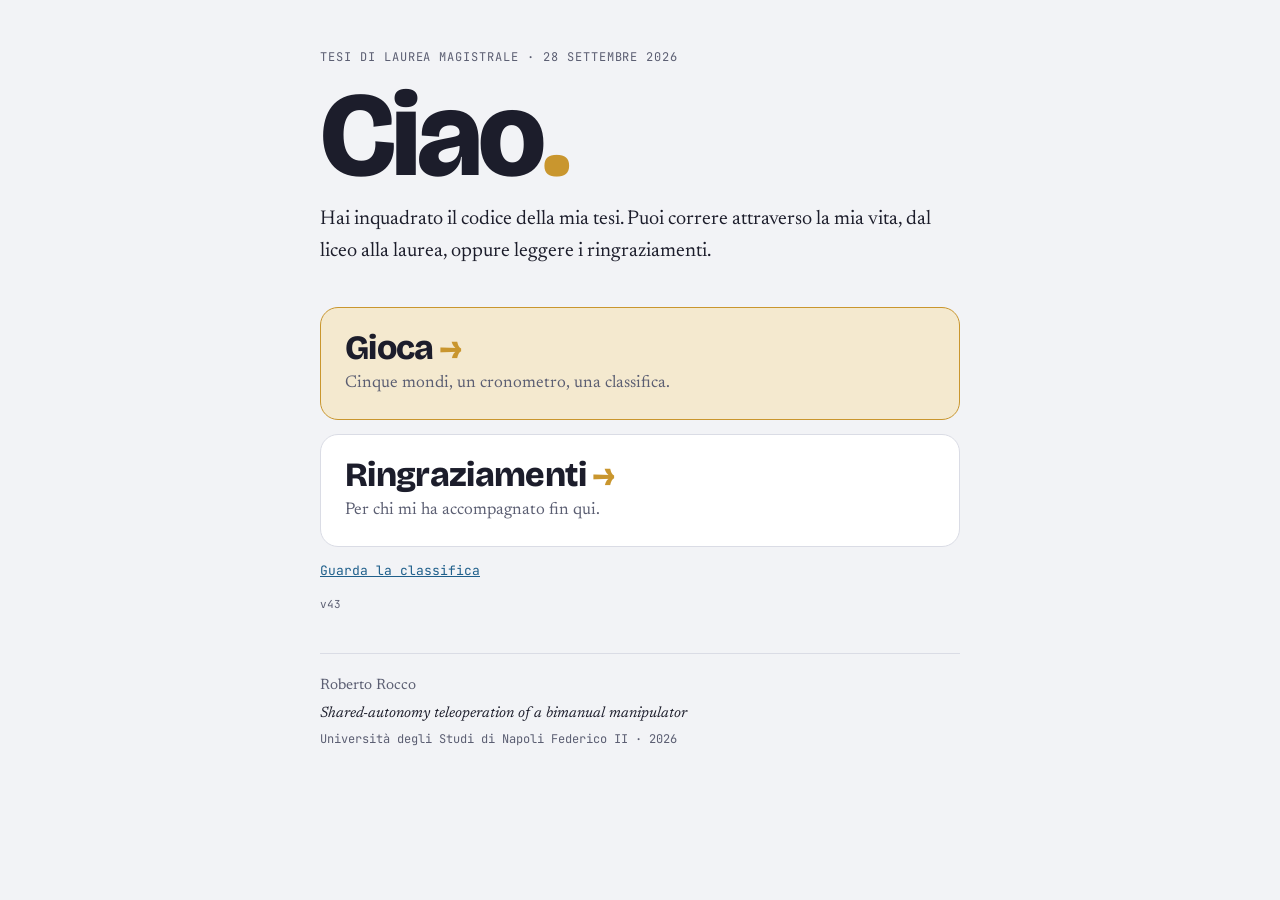
==== index.html @ cd84966c "v43: niente Grazie Chiara, Rennes più lenta e persone più grandi Co-Authored-By: Claude Sonnet 5.5 <" ====
<!doctype html>
<html lang="it">
<head>
<meta charset="utf-8">
<meta name="viewport" content="width=device-width, initial-scale=1">
<title>Roberto Rocco · Laurea</title>
<link rel="preconnect" href="https://fonts.googleapis.com">
<link rel="preconnect" href="https://fonts.gstatic.com" crossorigin>
<link rel="stylesheet" href="https://fonts.googleapis.com/css2?family=Bricolage+Grotesque:opsz,wght@12..96,500;12..96,800&family=Newsreader:ital,opsz,wght@0,6..72,400;0,6..72,500;1,6..72,400&family=JetBrains+Mono:wght@400;500&display=swap">
<link rel="stylesheet" href="stile.css">
<style>
  .scelte { display: grid; gap: 14px; }
  .scelta {
    display: grid; gap: 4px;
    padding: 22px 24px;
    background: var(--paper);
    border: 1px solid var(--line);
    border-radius: 18px;
    color: var(--ink); text-decoration: none;
    transition: border-color .15s, transform .15s;
  }
  .scelta:hover, .scelta:focus-visible { border-color: var(--tuff); }
  .scelta:active { transform: scale(.98); }
  .scelta strong {
    font-family: var(--display); font-weight: 800;
    font-size: 34px; line-height: 1.05; letter-spacing: -0.02em;
  }
  .scelta strong::after { content: " →"; color: var(--tuff); }
  .scelta span { color: var(--muted); font-size: 17px; }
  .scelta.primaria { background: var(--tuff-soft); border-color: var(--tuff); }
  .versione {
    justify-self: start;
    font-family: var(--mono); font-size: 11px; color: var(--muted);
  }
  .secondario {
    justify-self: start;
    font-family: var(--mono); font-size: 13px; color: var(--sea);
  }
</style>
<script>
// Se questa pagina arriva dalla cache del browser ed è più vecchia dell'ultima versione, si ricarica da sola.
(()=>{const V=43;try{fetch('versione.json?t='+Date.now(),{cache:'no-store'}).then(r=>r.json()).then(d=>{if(d.v!==V){const k='ricarica-'+location.pathname+d.v;if(!sessionStorage.getItem(k)){sessionStorage.setItem(k,1);const u=new URL(location.href);u.searchParams.set('v',d.v);location.replace(u)}}}).catch(()=>{})}catch(e){}})();
</script>
</head>
<body>

<div class="wrap">
  <header>
    <div class="eyebrow">Tesi di laurea magistrale · 28 settembre 2026</div>
    <h1>Ciao<span class="dot">.</span></h1>
    <p class="lede">Hai inquadrato il codice della mia tesi. Puoi correre attraverso la mia vita, dal liceo alla laurea, oppure leggere i ringraziamenti.</p>
  </header>

  <nav class="scelte" aria-label="Menù">
    <a class="scelta primaria" href="gioco/?v=43">
      <strong>Gioca</strong>
      <span>Cinque mondi, un cronometro, una classifica.</span>
    </a>
    <a class="scelta" href="ringraziamenti/">
      <strong>Ringraziamenti</strong>
      <span>Per chi mi ha accompagnato fin qui.</span>
    </a>
    <a class="secondario" href="gioco/?v=43#classifica">Guarda la classifica</a>
    <span class="versione">v43</span>
  </nav>

  <footer>
    <span>Roberto Rocco</span>
    <span class="thesis">Shared-autonomy teleoperation of a bimanual manipulator</span>
    <span class="mono">Università degli Studi di Napoli Federico II · 2026</span>
  </footer>
</div>
</body>
</html>
---- stile.css ----
:root {
  --ground: #F2F3F6;
  --paper: #FFFFFF;
  --ink: #1C1D2B;
  --muted: #5B5E72;
  --line: #DADCE5;
  --sea: #1F5F8B;
  --tuff: #C9962E;
  --tuff-soft: #F4E9CF;
  --display: "Bricolage Grotesque", "Avenir Next", "Segoe UI", system-ui, sans-serif;
  --body: "Newsreader", "Iowan Old Style", Georgia, "Times New Roman", serif;
  --mono: "JetBrains Mono", ui-monospace, "SF Mono", Menlo, Consolas, monospace;
}
@media (prefers-color-scheme: dark) {
  :root:not([data-theme="light"]) {
    color-scheme: dark;
    --ground: #12141C;
    --paper: #1A1D28;
    --ink: #ECEDF3;
    --muted: #A3A7BA;
    --line: #2C3040;
    --sea: #7DB6E0;
    --tuff: #E6BA5C;
    --tuff-soft: #2E2716;
  }
}
:root[data-theme="dark"] {
  color-scheme: dark;
  --ground: #12141C;
  --paper: #1A1D28;
  --ink: #ECEDF3;
  --muted: #A3A7BA;
  --line: #2C3040;
  --sea: #7DB6E0;
  --tuff: #E6BA5C;
  --tuff-soft: #2E2716;
}

body {
  background: var(--ground);
  color: var(--ink);
  font-family: var(--body);
  font-size: 18px;
  line-height: 1.6;
  padding-inline: 20px;
  padding-block: 40px 56px;
}
.wrap { max-width: 640px; margin: 0 auto; display: grid; gap: 40px; }

header { display: grid; gap: 14px; }
.eyebrow {
  font-family: var(--mono);
  font-size: 12px;
  letter-spacing: 0.08em;
  text-transform: uppercase;
  color: var(--muted);
}
h1 {
  font-family: var(--display);
  font-weight: 800;
  font-size: clamp(64px, 18vw, 120px);
  line-height: 0.9;
  letter-spacing: -0.03em;
  margin: 0;
  color: var(--ink);
}
h1 .dot { color: var(--tuff); }
.lede { margin: 0; font-size: 20px; max-width: 34em; text-wrap: pretty; }
.lede em { color: var(--sea); }

.indietro {
  justify-self: start;
  font-family: var(--mono); font-size: 13px;
  color: var(--muted); text-decoration: none;
}
.indietro:hover { color: var(--ink); }

footer {
  border-top: 1px solid var(--line);
  padding-top: 20px;
  display: grid; gap: 4px;
  font-size: 15px; color: var(--muted);
}
footer .thesis { font-style: italic; color: var(--ink); }
footer .mono { font-family: var(--mono); font-size: 12px; }
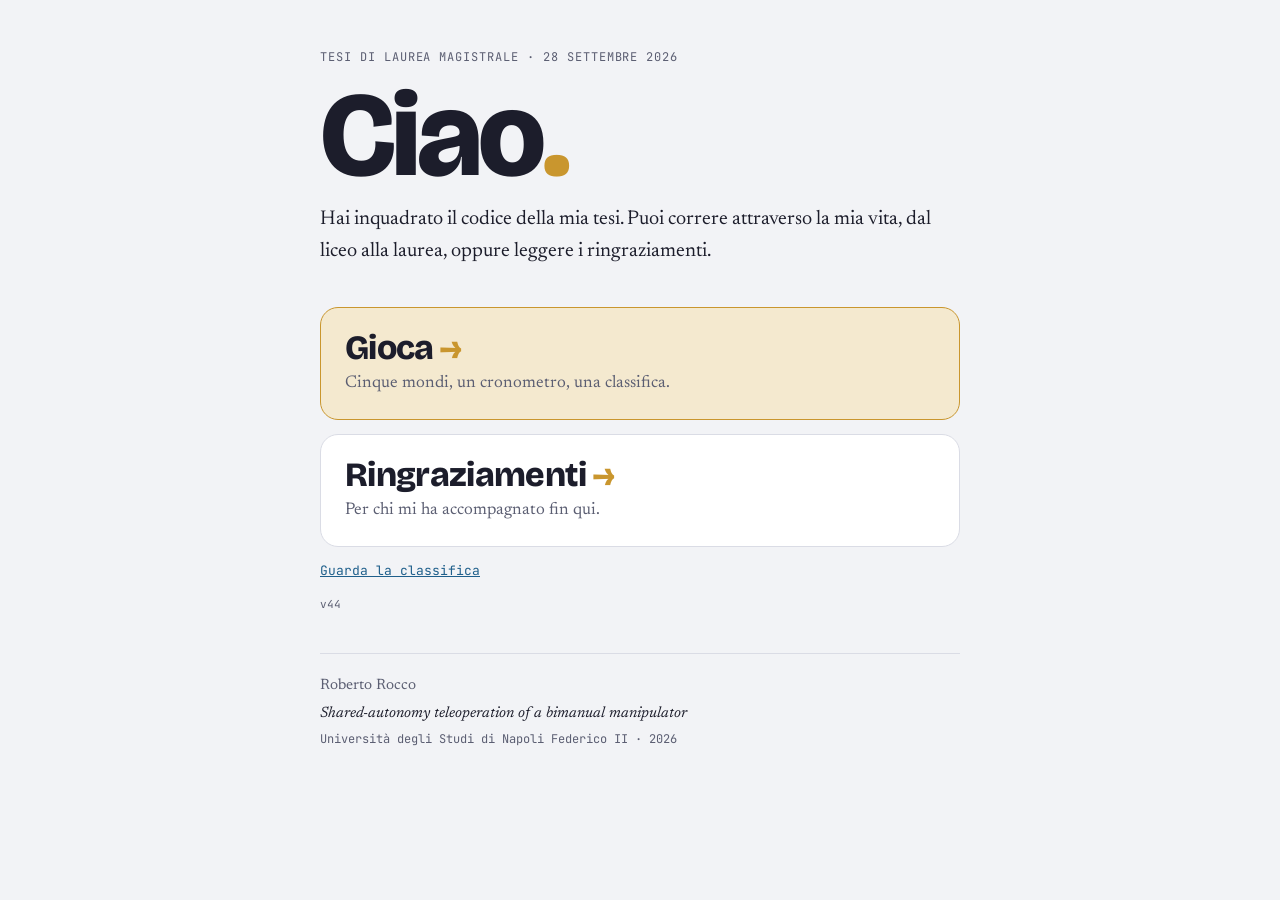
==== commit c490416c: "v44: terzo amico con occhiali e capelli mossi corti Co-Authored-By: Claude Sonnet 5.5 <noreply@anthr" ====
--- a/index.html
+++ b/index.html
@@ -39,7 +39,7 @@
 </style>
 <script>
 // Se questa pagina arriva dalla cache del browser ed è più vecchia dell'ultima versione, si ricarica da sola.
-(()=>{const V=43;try{fetch('versione.json?t='+Date.now(),{cache:'no-store'}).then(r=>r.json()).then(d=>{if(d.v!==V){const k='ricarica-'+location.pathname+d.v;if(!sessionStorage.getItem(k)){sessionStorage.setItem(k,1);const u=new URL(location.href);u.searchParams.set('v',d.v);location.replace(u)}}}).catch(()=>{})}catch(e){}})();
+(()=>{const V=44;try{fetch('versione.json?t='+Date.now(),{cache:'no-store'}).then(r=>r.json()).then(d=>{if(d.v!==V){const k='ricarica-'+location.pathname+d.v;if(!sessionStorage.getItem(k)){sessionStorage.setItem(k,1);const u=new URL(location.href);u.searchParams.set('v',d.v);location.replace(u)}}}).catch(()=>{})}catch(e){}})();
 </script>
 </head>
 <body>
@@ -52,7 +52,7 @@
   </header>
 
   <nav class="scelte" aria-label="Menù">
-    <a class="scelta primaria" href="gioco/?v=43">
+    <a class="scelta primaria" href="gioco/?v=44">
       <strong>Gioca</strong>
       <span>Cinque mondi, un cronometro, una classifica.</span>
     </a>
@@ -60,8 +60,8 @@
       <strong>Ringraziamenti</strong>
       <span>Per chi mi ha accompagnato fin qui.</span>
     </a>
-    <a class="secondario" href="gioco/?v=43#classifica">Guarda la classifica</a>
-    <span class="versione">v43</span>
+    <a class="secondario" href="gioco/?v=44#classifica">Guarda la classifica</a>
+    <span class="versione">v44</span>
   </nav>
 
   <footer>
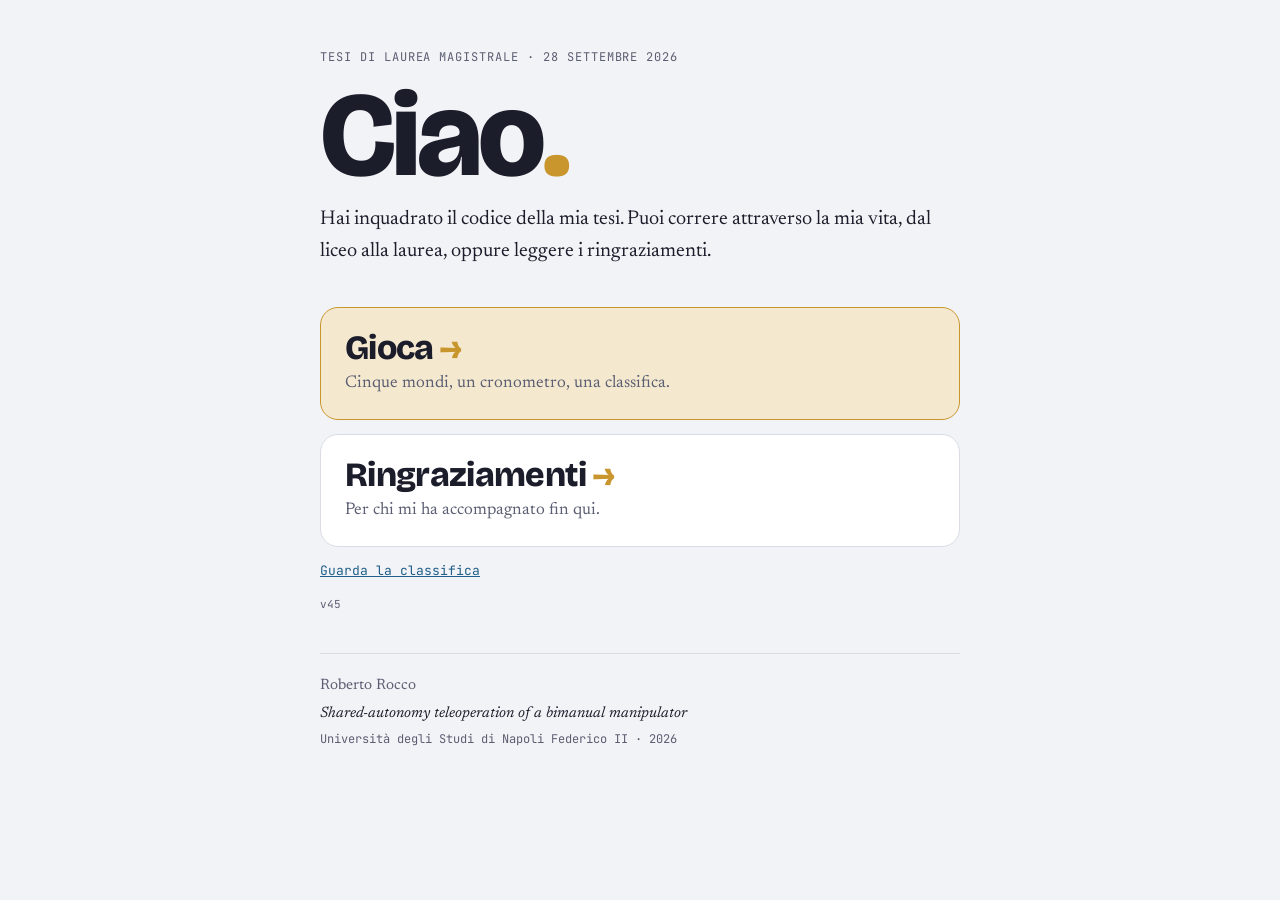
==== commit fe4987f7: "v45: passante Opoure no a Via Claudio Co-Authored-By: Claude Sonnet 5.5 <noreply@anthropic.com> Clau" ====
--- a/index.html
+++ b/index.html
@@ -39,7 +39,7 @@
 </style>
 <script>
 // Se questa pagina arriva dalla cache del browser ed è più vecchia dell'ultima versione, si ricarica da sola.
-(()=>{const V=44;try{fetch('versione.json?t='+Date.now(),{cache:'no-store'}).then(r=>r.json()).then(d=>{if(d.v!==V){const k='ricarica-'+location.pathname+d.v;if(!sessionStorage.getItem(k)){sessionStorage.setItem(k,1);const u=new URL(location.href);u.searchParams.set('v',d.v);location.replace(u)}}}).catch(()=>{})}catch(e){}})();
+(()=>{const V=45;try{fetch('versione.json?t='+Date.now(),{cache:'no-store'}).then(r=>r.json()).then(d=>{if(d.v!==V){const k='ricarica-'+location.pathname+d.v;if(!sessionStorage.getItem(k)){sessionStorage.setItem(k,1);const u=new URL(location.href);u.searchParams.set('v',d.v);location.replace(u)}}}).catch(()=>{})}catch(e){}})();
 </script>
 </head>
 <body>
@@ -52,7 +52,7 @@
   </header>
 
   <nav class="scelte" aria-label="Menù">
-    <a class="scelta primaria" href="gioco/?v=44">
+    <a class="scelta primaria" href="gioco/?v=45">
       <strong>Gioca</strong>
       <span>Cinque mondi, un cronometro, una classifica.</span>
     </a>
@@ -60,8 +60,8 @@
       <strong>Ringraziamenti</strong>
       <span>Per chi mi ha accompagnato fin qui.</span>
     </a>
-    <a class="secondario" href="gioco/?v=44#classifica">Guarda la classifica</a>
-    <span class="versione">v44</span>
+    <a class="secondario" href="gioco/?v=45#classifica">Guarda la classifica</a>
+    <span class="versione">v45</span>
   </nav>
 
   <footer>
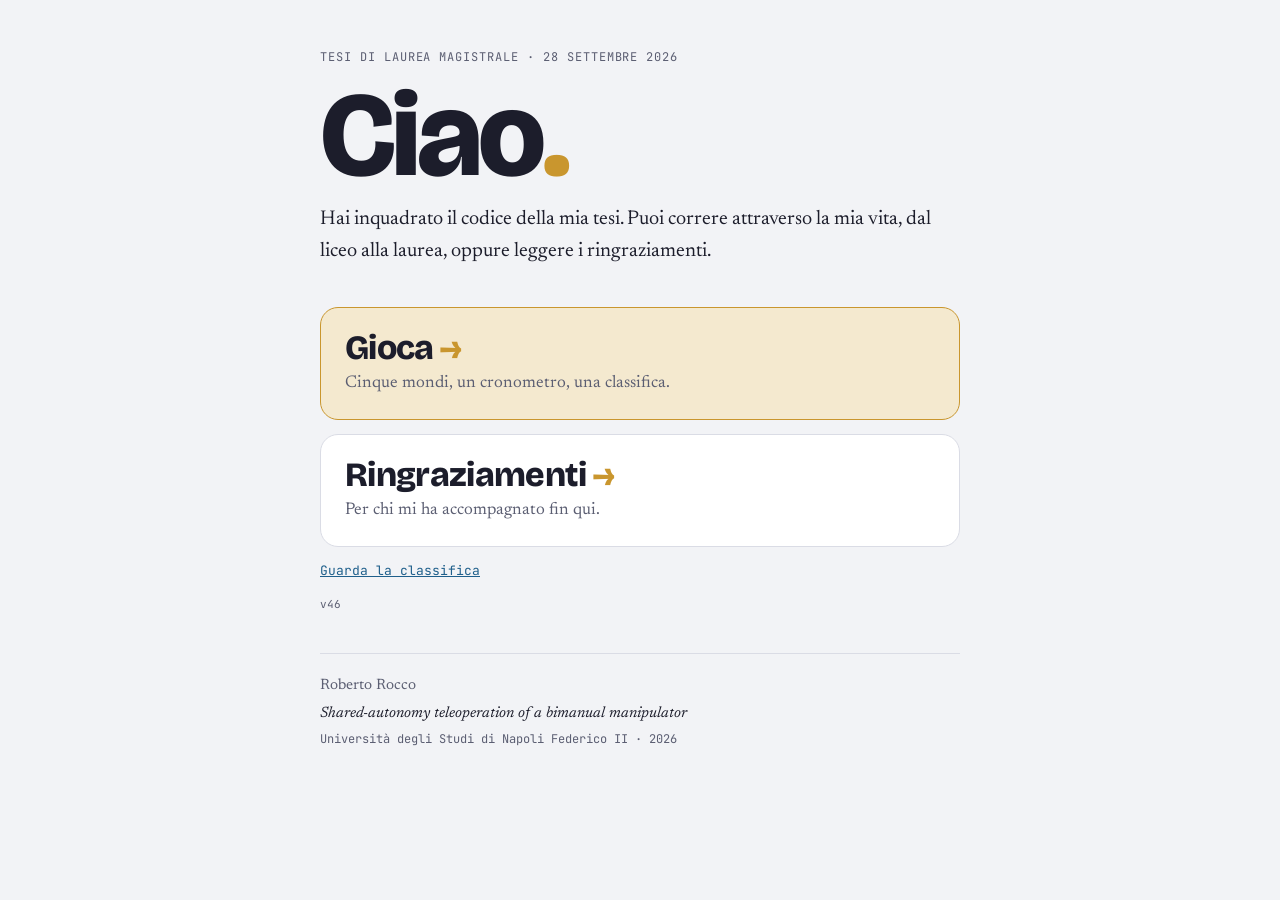
==== commit db8f0de2: "v46: pagina Ringraziamenti con lista cliccabile e anteprime Co-Authored-By: Claude Sonnet 5.5 <norep" ====
--- a/index.html
+++ b/index.html
@@ -39,7 +39,7 @@
 </style>
 <script>
 // Se questa pagina arriva dalla cache del browser ed è più vecchia dell'ultima versione, si ricarica da sola.
-(()=>{const V=45;try{fetch('versione.json?t='+Date.now(),{cache:'no-store'}).then(r=>r.json()).then(d=>{if(d.v!==V){const k='ricarica-'+location.pathname+d.v;if(!sessionStorage.getItem(k)){sessionStorage.setItem(k,1);const u=new URL(location.href);u.searchParams.set('v',d.v);location.replace(u)}}}).catch(()=>{})}catch(e){}})();
+(()=>{const V=46;try{fetch('versione.json?t='+Date.now(),{cache:'no-store'}).then(r=>r.json()).then(d=>{if(d.v!==V){const k='ricarica-'+location.pathname+d.v;if(!sessionStorage.getItem(k)){sessionStorage.setItem(k,1);const u=new URL(location.href);u.searchParams.set('v',d.v);location.replace(u)}}}).catch(()=>{})}catch(e){}})();
 </script>
 </head>
 <body>
@@ -52,7 +52,7 @@
   </header>
 
   <nav class="scelte" aria-label="Menù">
-    <a class="scelta primaria" href="gioco/?v=45">
+    <a class="scelta primaria" href="gioco/?v=46">
       <strong>Gioca</strong>
       <span>Cinque mondi, un cronometro, una classifica.</span>
     </a>
@@ -60,8 +60,8 @@
       <strong>Ringraziamenti</strong>
       <span>Per chi mi ha accompagnato fin qui.</span>
     </a>
-    <a class="secondario" href="gioco/?v=45#classifica">Guarda la classifica</a>
-    <span class="versione">v45</span>
+    <a class="secondario" href="gioco/?v=46#classifica">Guarda la classifica</a>
+    <span class="versione">v46</span>
   </nav>
 
   <footer>
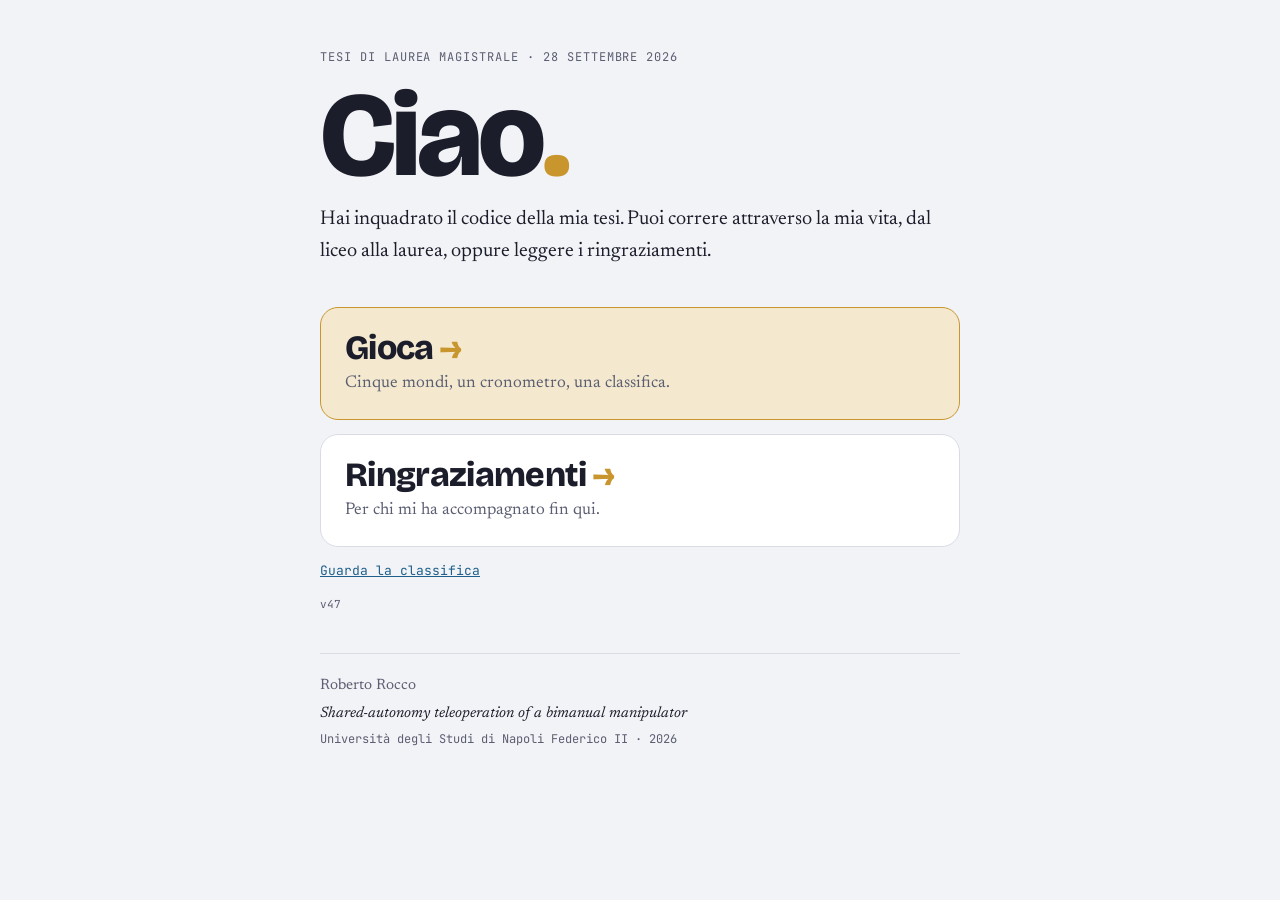
==== commit 06b447e9: "v47: bottone Leggi tutto nei Ringraziamenti al posto del + Co-Authored-By: Claude Sonnet 5.5 <norepl" ====
--- a/index.html
+++ b/index.html
@@ -39,7 +39,7 @@
 </style>
 <script>
 // Se questa pagina arriva dalla cache del browser ed è più vecchia dell'ultima versione, si ricarica da sola.
-(()=>{const V=46;try{fetch('versione.json?t='+Date.now(),{cache:'no-store'}).then(r=>r.json()).then(d=>{if(d.v!==V){const k='ricarica-'+location.pathname+d.v;if(!sessionStorage.getItem(k)){sessionStorage.setItem(k,1);const u=new URL(location.href);u.searchParams.set('v',d.v);location.replace(u)}}}).catch(()=>{})}catch(e){}})();
+(()=>{const V=47;try{fetch('versione.json?t='+Date.now(),{cache:'no-store'}).then(r=>r.json()).then(d=>{if(d.v!==V){const k='ricarica-'+location.pathname+d.v;if(!sessionStorage.getItem(k)){sessionStorage.setItem(k,1);const u=new URL(location.href);u.searchParams.set('v',d.v);location.replace(u)}}}).catch(()=>{})}catch(e){}})();
 </script>
 </head>
 <body>
@@ -52,7 +52,7 @@
   </header>
 
   <nav class="scelte" aria-label="Menù">
-    <a class="scelta primaria" href="gioco/?v=46">
+    <a class="scelta primaria" href="gioco/?v=47">
       <strong>Gioca</strong>
       <span>Cinque mondi, un cronometro, una classifica.</span>
     </a>
@@ -60,8 +60,8 @@
       <strong>Ringraziamenti</strong>
       <span>Per chi mi ha accompagnato fin qui.</span>
     </a>
-    <a class="secondario" href="gioco/?v=46#classifica">Guarda la classifica</a>
-    <span class="versione">v46</span>
+    <a class="secondario" href="gioco/?v=47#classifica">Guarda la classifica</a>
+    <span class="versione">v47</span>
   </nav>
 
   <footer>
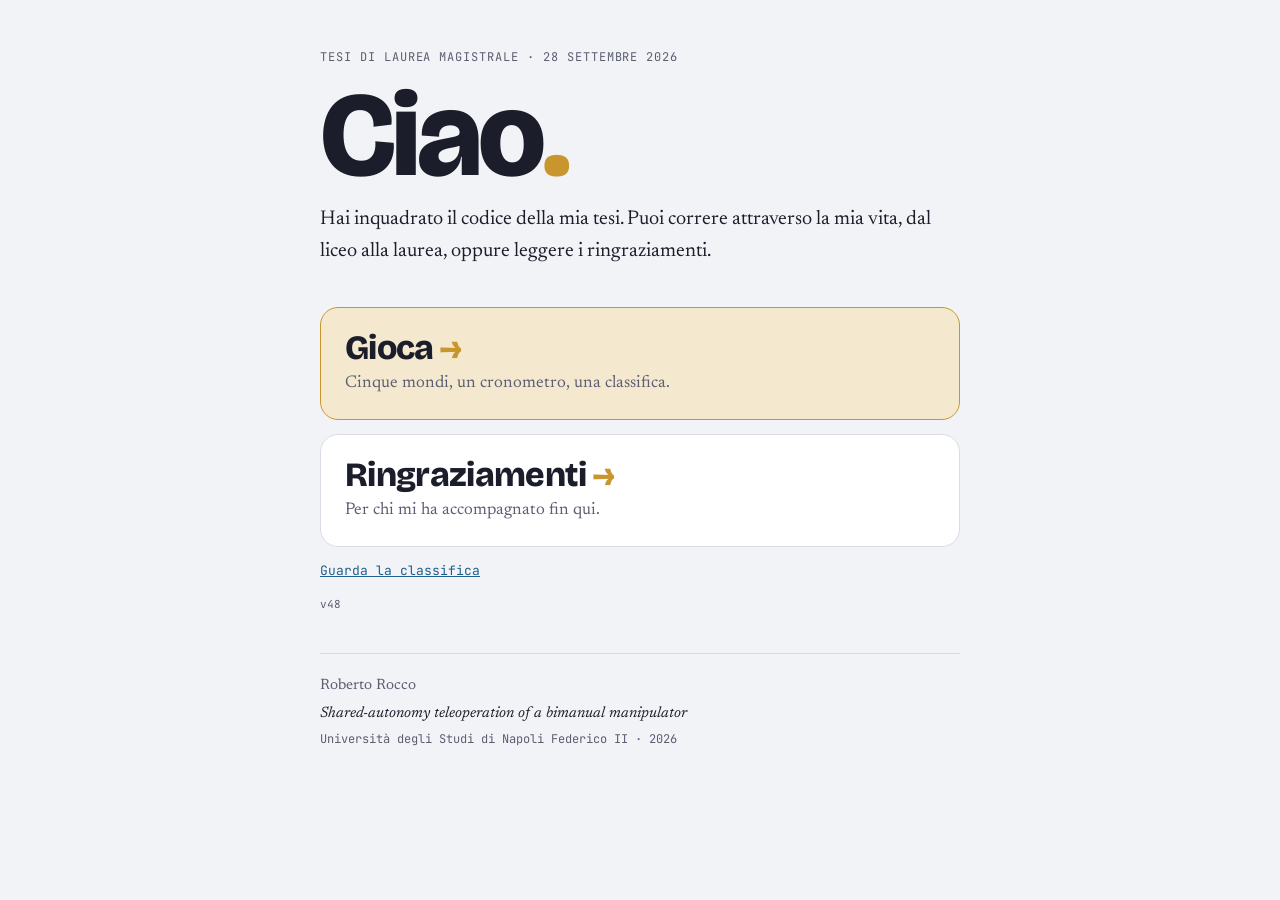
==== commit 4f168009: "v48: disclaimer e rimescolamento dei Ringraziamenti dopo 15 secondi Co-Authored-By: Claude Sonnet 5." ====
--- a/index.html
+++ b/index.html
@@ -39,7 +39,7 @@
 </style>
 <script>
 // Se questa pagina arriva dalla cache del browser ed è più vecchia dell'ultima versione, si ricarica da sola.
-(()=>{const V=47;try{fetch('versione.json?t='+Date.now(),{cache:'no-store'}).then(r=>r.json()).then(d=>{if(d.v!==V){const k='ricarica-'+location.pathname+d.v;if(!sessionStorage.getItem(k)){sessionStorage.setItem(k,1);const u=new URL(location.href);u.searchParams.set('v',d.v);location.replace(u)}}}).catch(()=>{})}catch(e){}})();
+(()=>{const V=48;try{fetch('versione.json?t='+Date.now(),{cache:'no-store'}).then(r=>r.json()).then(d=>{if(d.v!==V){const k='ricarica-'+location.pathname+d.v;if(!sessionStorage.getItem(k)){sessionStorage.setItem(k,1);const u=new URL(location.href);u.searchParams.set('v',d.v);location.replace(u)}}}).catch(()=>{})}catch(e){}})();
 </script>
 </head>
 <body>
@@ -52,7 +52,7 @@
   </header>
 
   <nav class="scelte" aria-label="Menù">
-    <a class="scelta primaria" href="gioco/?v=47">
+    <a class="scelta primaria" href="gioco/?v=48">
       <strong>Gioca</strong>
       <span>Cinque mondi, un cronometro, una classifica.</span>
     </a>
@@ -60,8 +60,8 @@
       <strong>Ringraziamenti</strong>
       <span>Per chi mi ha accompagnato fin qui.</span>
     </a>
-    <a class="secondario" href="gioco/?v=47#classifica">Guarda la classifica</a>
-    <span class="versione">v47</span>
+    <a class="secondario" href="gioco/?v=48#classifica">Guarda la classifica</a>
+    <span class="versione">v48</span>
   </nav>
 
   <footer>
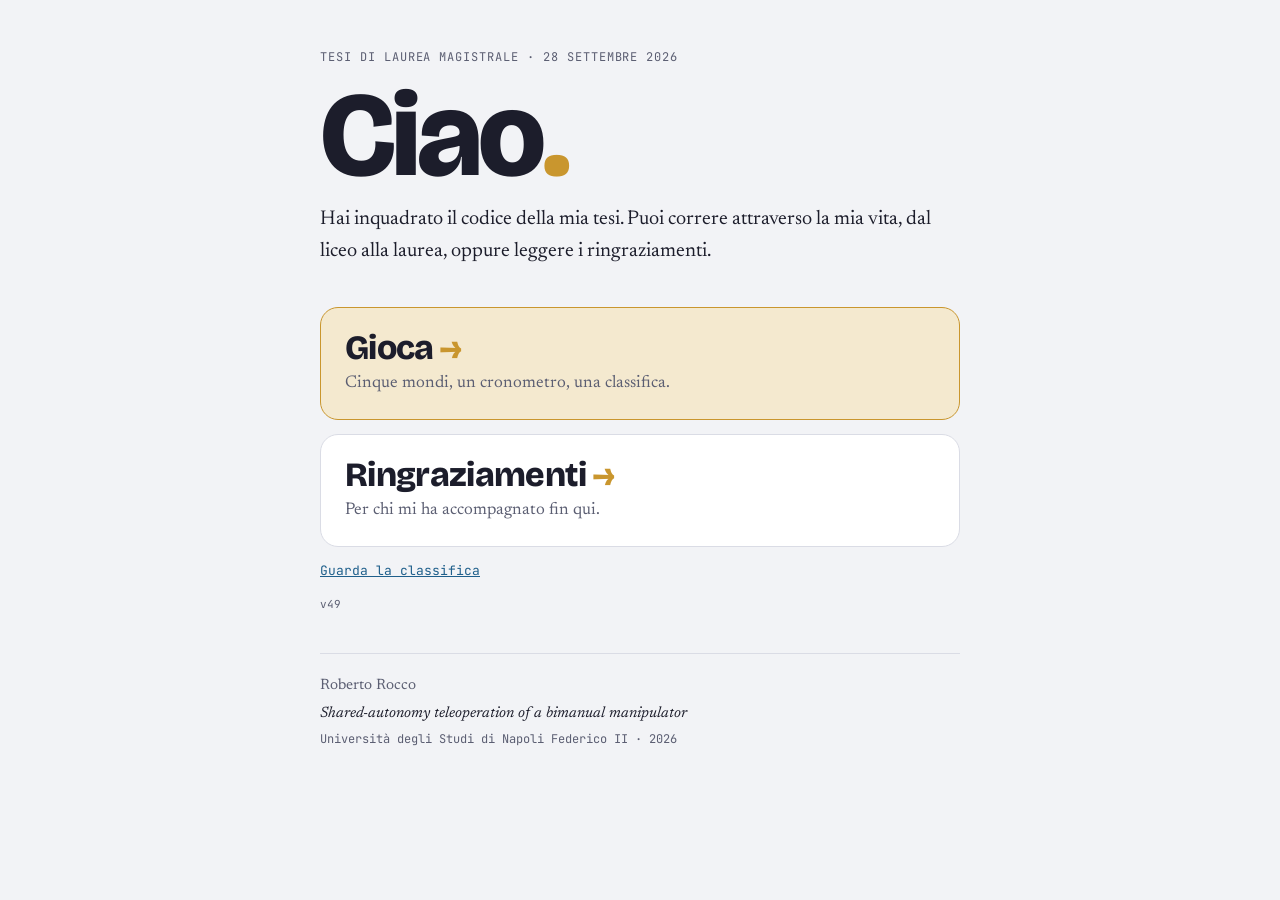
==== commit 50f09af7: "v49: Ringraziamenti, tolto il rimescolamento e nota piccola in fondo Co-Authored-By: Claude Sonnet 5" ====
--- a/index.html
+++ b/index.html
@@ -39,7 +39,7 @@
 </style>
 <script>
 // Se questa pagina arriva dalla cache del browser ed è più vecchia dell'ultima versione, si ricarica da sola.
-(()=>{const V=48;try{fetch('versione.json?t='+Date.now(),{cache:'no-store'}).then(r=>r.json()).then(d=>{if(d.v!==V){const k='ricarica-'+location.pathname+d.v;if(!sessionStorage.getItem(k)){sessionStorage.setItem(k,1);const u=new URL(location.href);u.searchParams.set('v',d.v);location.replace(u)}}}).catch(()=>{})}catch(e){}})();
+(()=>{const V=49;try{fetch('versione.json?t='+Date.now(),{cache:'no-store'}).then(r=>r.json()).then(d=>{if(d.v!==V){const k='ricarica-'+location.pathname+d.v;if(!sessionStorage.getItem(k)){sessionStorage.setItem(k,1);const u=new URL(location.href);u.searchParams.set('v',d.v);location.replace(u)}}}).catch(()=>{})}catch(e){}})();
 </script>
 </head>
 <body>
@@ -52,7 +52,7 @@
   </header>
 
   <nav class="scelte" aria-label="Menù">
-    <a class="scelta primaria" href="gioco/?v=48">
+    <a class="scelta primaria" href="gioco/?v=49">
       <strong>Gioca</strong>
       <span>Cinque mondi, un cronometro, una classifica.</span>
     </a>
@@ -60,8 +60,8 @@
       <strong>Ringraziamenti</strong>
       <span>Per chi mi ha accompagnato fin qui.</span>
     </a>
-    <a class="secondario" href="gioco/?v=48#classifica">Guarda la classifica</a>
-    <span class="versione">v48</span>
+    <a class="secondario" href="gioco/?v=49#classifica">Guarda la classifica</a>
+    <span class="versione">v49</span>
   </nav>
 
   <footer>
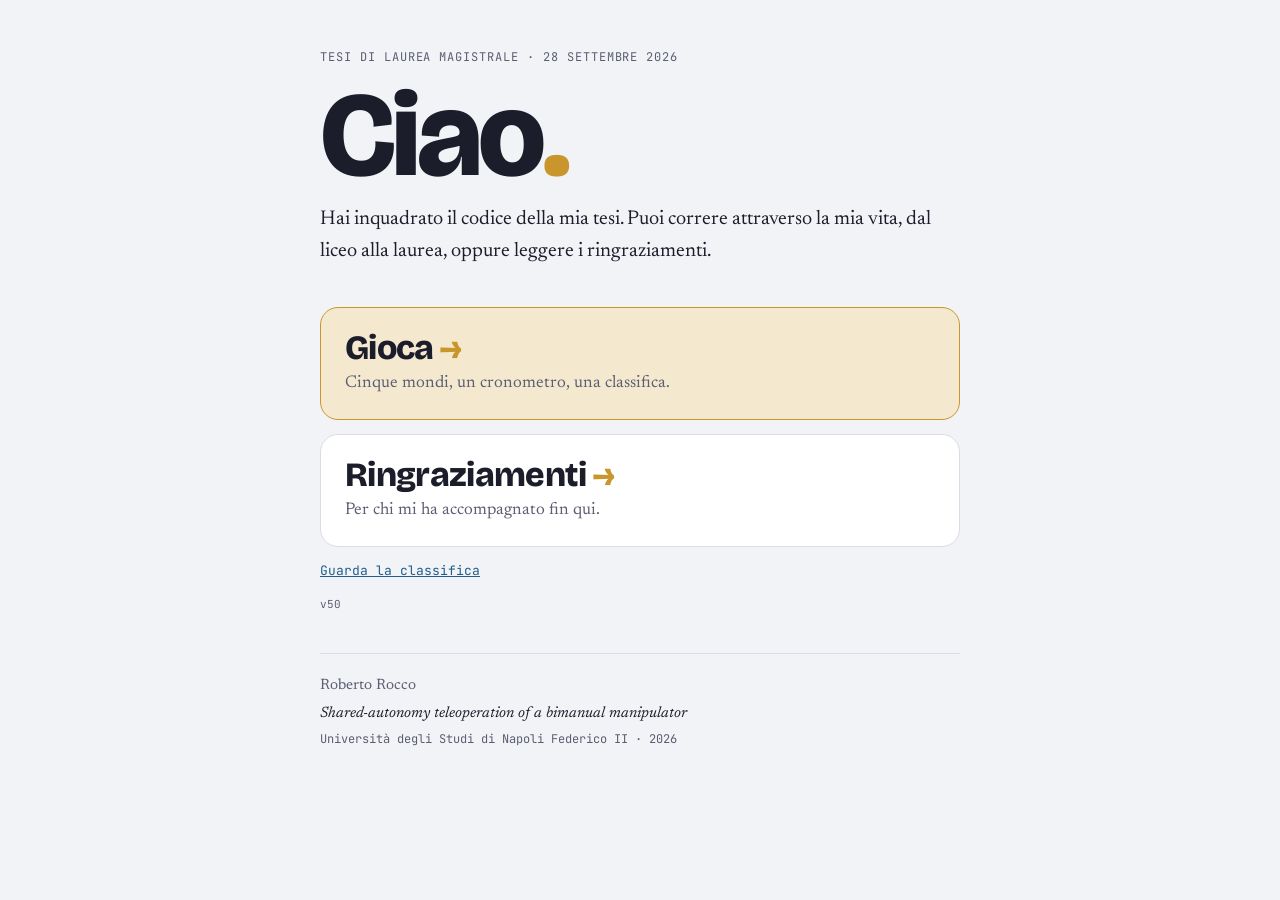
==== commit af0df903: "v50: nuovo ordine dei Ringraziamenti Co-Authored-By: Claude Sonnet 5.5 <noreply@anthropic.com> Claud" ====
--- a/index.html
+++ b/index.html
@@ -39,7 +39,7 @@
 </style>
 <script>
 // Se questa pagina arriva dalla cache del browser ed è più vecchia dell'ultima versione, si ricarica da sola.
-(()=>{const V=49;try{fetch('versione.json?t='+Date.now(),{cache:'no-store'}).then(r=>r.json()).then(d=>{if(d.v!==V){const k='ricarica-'+location.pathname+d.v;if(!sessionStorage.getItem(k)){sessionStorage.setItem(k,1);const u=new URL(location.href);u.searchParams.set('v',d.v);location.replace(u)}}}).catch(()=>{})}catch(e){}})();
+(()=>{const V=50;try{fetch('versione.json?t='+Date.now(),{cache:'no-store'}).then(r=>r.json()).then(d=>{if(d.v!==V){const k='ricarica-'+location.pathname+d.v;if(!sessionStorage.getItem(k)){sessionStorage.setItem(k,1);const u=new URL(location.href);u.searchParams.set('v',d.v);location.replace(u)}}}).catch(()=>{})}catch(e){}})();
 </script>
 </head>
 <body>
@@ -52,7 +52,7 @@
   </header>
 
   <nav class="scelte" aria-label="Menù">
-    <a class="scelta primaria" href="gioco/?v=49">
+    <a class="scelta primaria" href="gioco/?v=50">
       <strong>Gioca</strong>
       <span>Cinque mondi, un cronometro, una classifica.</span>
     </a>
@@ -60,8 +60,8 @@
       <strong>Ringraziamenti</strong>
       <span>Per chi mi ha accompagnato fin qui.</span>
     </a>
-    <a class="secondario" href="gioco/?v=49#classifica">Guarda la classifica</a>
-    <span class="versione">v49</span>
+    <a class="secondario" href="gioco/?v=50#classifica">Guarda la classifica</a>
+    <span class="versione">v50</span>
   </nav>
 
   <footer>
